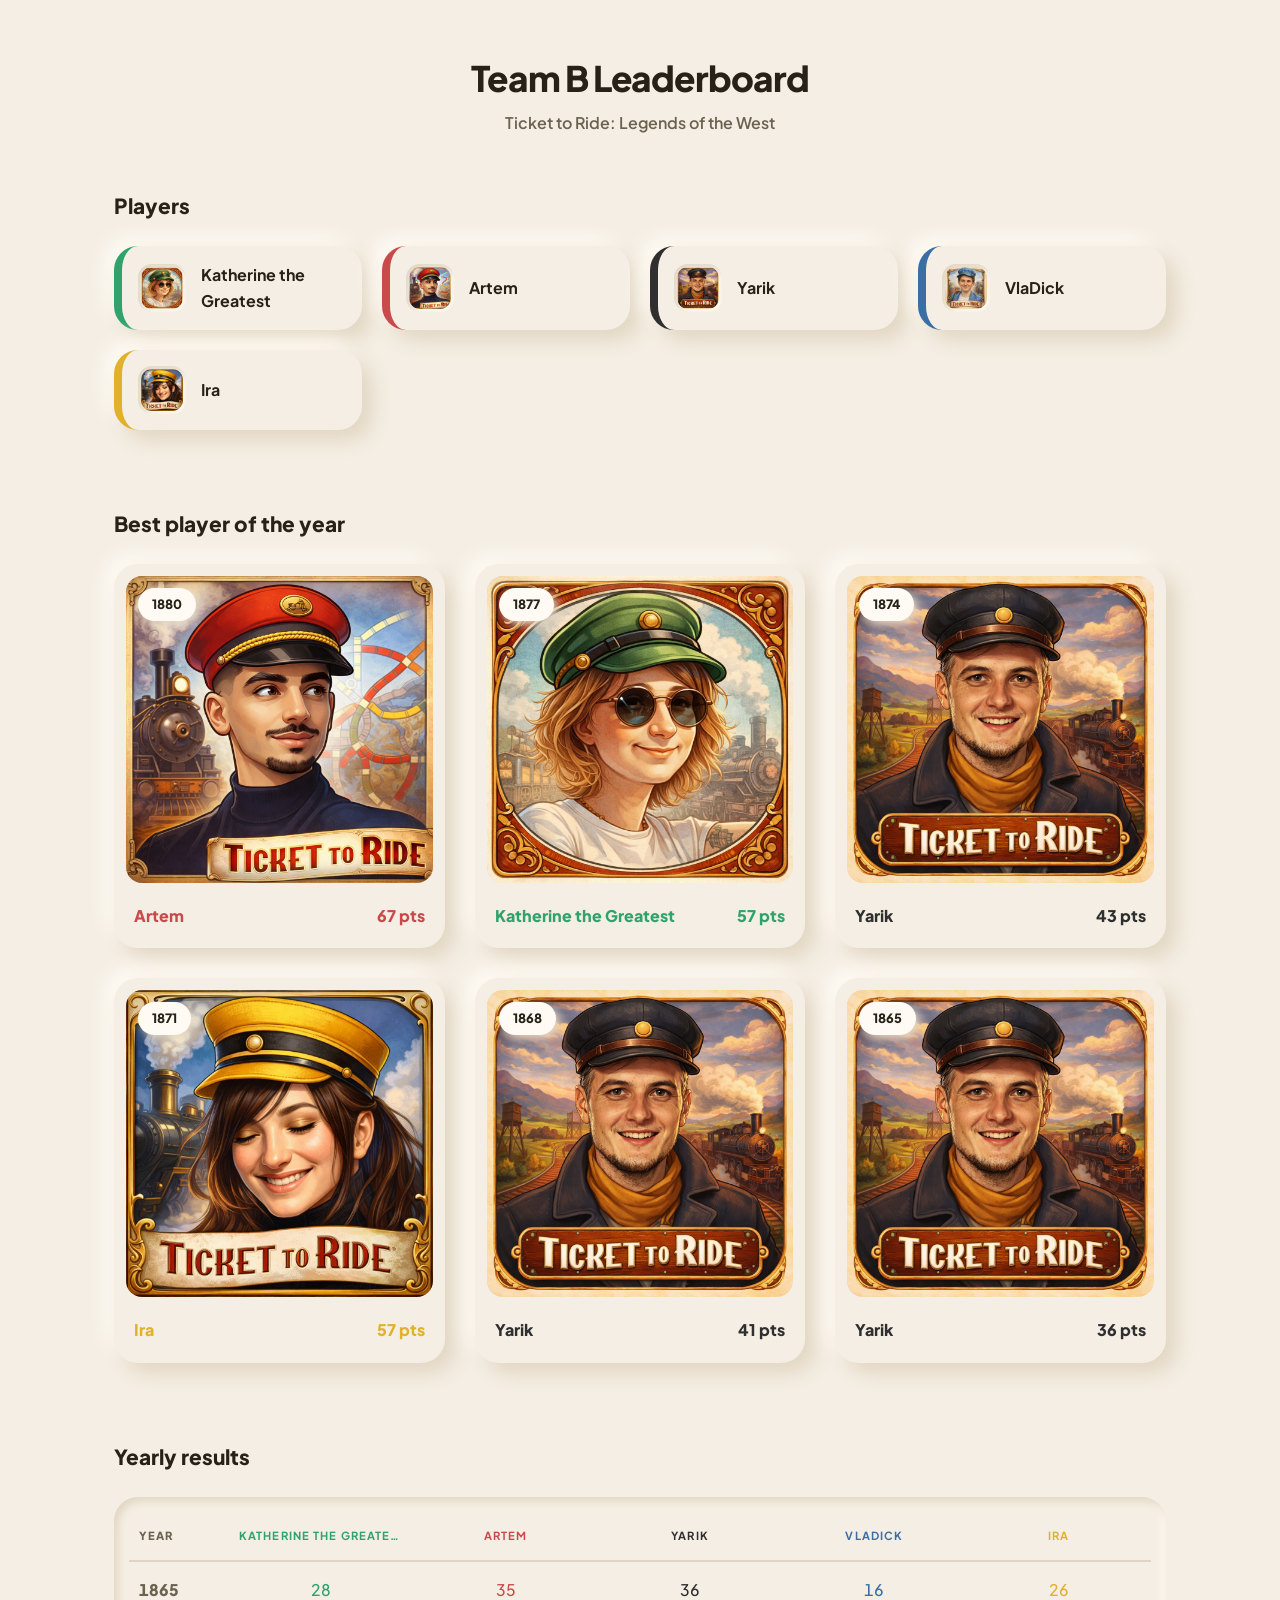
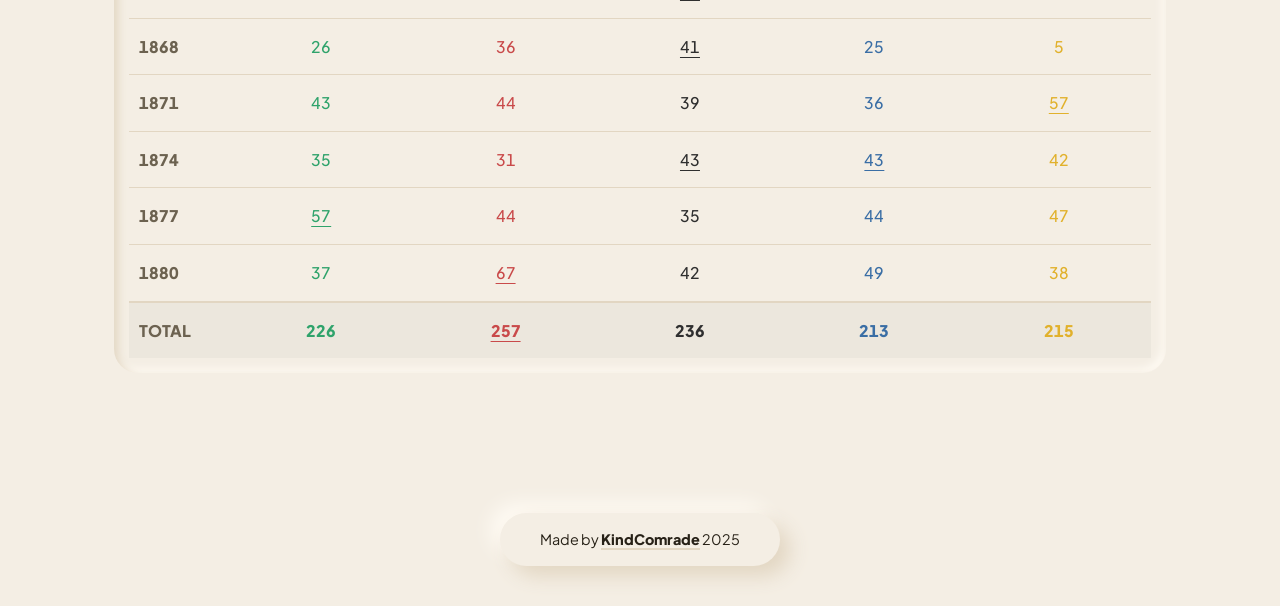
==== index.html @ 5235750d "Init" ====
<!doctype html>
<html lang="en">

<head>
    <meta charset="UTF-8" />
    <meta name="viewport" content="width=device-width, initial-scale=1" />
    <title>Team B Leaderboard</title>
    <link rel="icon" href="./resources/icons/favicon-32.png" type="image/png" sizes="32x32">
    <link rel="stylesheet" href="./styles.css" />
</head>

<body>
    <header class="app-header">
        <div class="header-content">
            <h1>Team B Leaderboard</h1>
            <p class="header-subtitle">Ticket to Ride: Legends of the West</p>
        </div>
    </header>

    <main class="container">
        <section>
            <h2 class="section-title">Players</h2>
            <div id="playersGrid" class="players-grid"></div>
        </section>

        <section>
            <h2 class="section-title">Best player of the year</h2>
            <div id="bestList" class="best-grid"></div>
        </section>

        <section>
            <h2 class="section-title">Yearly results</h2>
            <div class="table-container">
                <table id="leaderboardTable" class="flat-table"></table>
            </div>
        </section>
    </main>

    <footer class="footer">
        <div class="footer-inner">
            Made by <a href="https://github.com/GrigoryanArtem" target="_blank">KindComrade</a> 2025
        </div>
    </footer>

    <script src="./app.js"></script>
</body>

</html>
---- styles.css ----
@import url("https://fonts.googleapis.com/css2?family=Plus+Jakarta+Sans:wght@400;500;600;800&display=swap");

:root {
    --bg: oklch(0.95 0.015 80);
    --surface: oklch(0.95 0.015 80);
    --text: oklch(0.25 0.02 80);
    --muted: oklch(0.5 0.03 80);

    --white: oklch(0.99 0.01 80);
    --shadow-dark: oklch(0.88 0.03 80);

    --neo-out: 10px 10px 20px var(--shadow-dark), -10px -10px 20px var(--white);
    --neo-in: inset 4px 4px 8px var(--shadow-dark), inset -4px -4px 8px var(--white);

    --radius: 24px;
    --font: "Plus Jakarta Sans", sans-serif;
}

* {
    box-sizing: border-box;
}

body {
    margin: 0;
    font-family: var(--font);
    background: var(--bg);
    color: var(--text);
    line-height: 1.6;
}

.app-header {
    padding: 50px 24px 20px;
    text-align: center;
}

h1 {
    font-size: 2.2rem;
    font-weight: 800;
    margin: 0;
    letter-spacing: -0.03em;
}

.header-subtitle {
    color: var(--muted);
    font-weight: 600;
    margin-top: 4px;
}

.container {
    max-width: 1100px;
    margin: 0 auto;
    padding: 0 24px 100px;
    display: flex;
    flex-direction: column;
    gap: 60px;
}

.section-title {
    font-size: 1.3rem;
    margin-bottom: 24px;
    font-weight: 800;
}

.players-grid {
    display: grid;
    grid-template-columns: repeat(auto-fill, minmax(220px, 1fr));
    gap: 20px;
}

.player-card {
    background: var(--surface);
    box-shadow: var(--neo-out);
    border-radius: var(--radius);
    padding: 16px;
    display: flex;
    align-items: center;
    gap: 15px;
    /* Return of the color accent */
    border-left: 8px solid var(--accent, var(--text));
}

.avatar {
    width: 48px;
    height: 48px;
    border-radius: 14px;
    box-shadow: var(--neo-in);
    padding: 3px;
    flex-shrink: 0;
}

.avatar img {
    width: 100%;
    height: 100%;
    object-fit: cover;
    border-radius: 11px;
}

.player-name {
    font-weight: 700;
    font-size: 1rem;
    color: var(--text);
}

.best-grid {
    display: grid;
    grid-template-columns: repeat(auto-fill, minmax(280px, 1fr));
    gap: 30px;
}

.best-card {
    background: var(--surface);
    box-shadow: var(--neo-out);
    border-radius: var(--radius);
    padding: 12px;
}

.best-photo {
    position: relative;
    border-radius: calc(var(--radius) - 8px);
    overflow: hidden;
    aspect-ratio: 1;
    box-shadow: var(--neo-in);
}

.best-photo img {
    width: 100%;
    height: 100%;
    object-fit: cover;
}

.best-year {
    position: absolute;
    top: 12px;
    left: 12px;
    background: var(--white);
    padding: 6px 14px;
    border-radius: 50px;
    font-size: 0.8rem;
    font-weight: 800;
    box-shadow: 4px 4px 10px var(--shadow-dark);
}

.best-info {
    padding: 20px 8px 8px;
    display: flex;
    justify-content: space-between;
    font-weight: 800;
}

.table-container {
    background: var(--surface);
    box-shadow: var(--neo-in);
    border-radius: var(--radius);
    padding: 15px;
    overflow-x: auto;
}

.flat-table {
    width: 100%;
    border-collapse: collapse;
    /* Force equal widths */
    table-layout: fixed;
    min-width: 800px;
}

.flat-table th,
.flat-table td {
    padding: 15px 10px;
    text-align: center;
    overflow: hidden;
    text-overflow: ellipsis;
    white-space: nowrap;
}

/* Specific width for the Year/Row Header */
.flat-table th:first-child,
.flat-table td:first-child {
    width: 100px;
    text-align: left;
    color: var(--muted);
    font-weight: 800;
}

.flat-table th {
    font-size: 0.7rem;
    text-transform: uppercase;
    letter-spacing: 0.1em;
    border-bottom: 2px solid var(--shadow-dark);
}

.flat-table td {
    border-bottom: 1px solid var(--shadow-dark);
    font-variant-numeric: tabular-nums;
    font-weight: 500;
}

.flat-table tr:last-child td {
    border-bottom: none;
}

.cell-good {
    font-weight: 800;
    text-decoration: underline;
    text-underline-offset: 4px;
}

.total-row {
    background: oklch(0 0 0 / 0.03);
}

.total-row td {
    font-weight: 900 !important;
    border-top: 2px solid var(--shadow-dark);
}

.footer {
    padding: 40px 24px;
    text-align: center;
}

.footer-inner {
    display: inline-block;
    background: var(--surface);
    box-shadow: var(--neo-out);
    padding: 15px 40px;
    border-radius: 50px;
    font-size: 0.9rem;
}

.footer a {
    color: var(--text);
    font-weight: 800;
    text-decoration: none;
    border-bottom: 2px solid var(--shadow-dark);
}
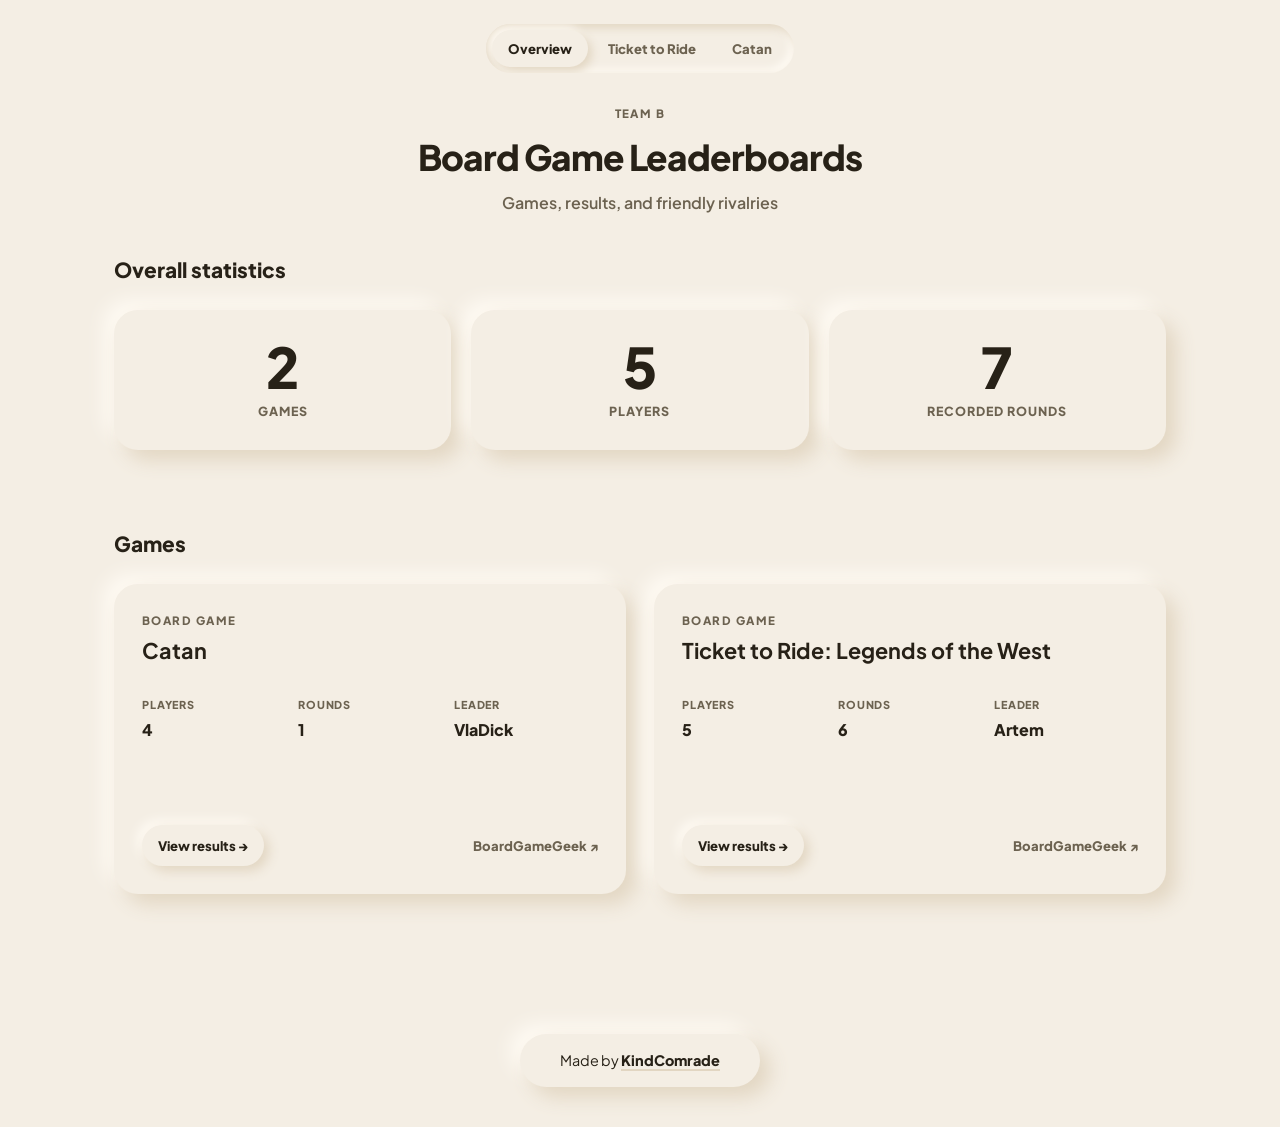
==== commit ee97d788: "Add page for each game" ====
--- a/index.html
+++ b/index.html
@@ -1,48 +1,37 @@
 <!doctype html>
 <html lang="en">
-
 <head>
     <meta charset="UTF-8" />
     <meta name="viewport" content="width=device-width, initial-scale=1" />
-    <title>Team B Leaderboard</title>
+    <title>Team B Board Games</title>
     <link rel="icon" href="./resources/icons/favicon-32.png" type="image/png" sizes="32x32">
     <link rel="stylesheet" href="./styles.css" />
 </head>
-
 <body>
     <header class="app-header">
+        <nav class="site-nav" aria-label="Main navigation">
+            <a class="active" href="./index.html">Overview</a>
+            <a href="./ticket-to-ride.html">Ticket to Ride</a>
+            <a href="./catan.html">Catan</a>
+        </nav>
         <div class="header-content">
-            <h1>Team B Leaderboard</h1>
-            <p class="header-subtitle">Ticket to Ride: Legends of the West</p>
+            <p class="eyebrow">Team B</p>
+            <h1>Board Game Leaderboards</h1>
+            <p class="header-subtitle">Games, results, and friendly rivalries</p>
         </div>
     </header>
-
     <main class="container">
         <section>
-            <h2 class="section-title">Players</h2>
-            <div id="playersGrid" class="players-grid"></div>
+            <h2 class="section-title">Overall statistics</h2>
+            <div id="overviewStats" class="stats-grid"></div>
         </section>
-
         <section>
-            <h2 class="section-title">Best player of the year</h2>
-            <div id="bestList" class="best-grid"></div>
-        </section>
-
-        <section>
-            <h2 class="section-title">Yearly results</h2>
-            <div class="table-container">
-                <table id="leaderboardTable" class="flat-table"></table>
-            </div>
+            <h2 class="section-title">Games</h2>
+            <div id="gamesGrid" class="games-grid"></div>
         </section>
     </main>
-
-    <footer class="footer">
-        <div class="footer-inner">
-            Made by <a href="https://github.com/GrigoryanArtem" target="_blank">KindComrade</a> 2025
-        </div>
-    </footer>
-
+    <footer class="footer"><div class="footer-inner">Made by <a href="https://github.com/GrigoryanArtem" target="_blank" rel="noreferrer">KindComrade</a></div></footer>
+    <script src="./common.js"></script>
     <script src="./app.js"></script>
 </body>
-
-</html>+</html>
--- a/styles.css
+++ b/styles.css
@@ -232,4 +232,286 @@
     font-weight: 800;
     text-decoration: none;
     border-bottom: 2px solid var(--shadow-dark);
-}+}
+
+/* Shared page navigation */
+.app-header {
+    padding-top: 24px;
+}
+
+.header-content {
+    padding-top: 32px;
+}
+
+.site-nav {
+    width: fit-content;
+    max-width: 100%;
+    margin: 0 auto;
+    padding: 6px;
+    display: flex;
+    gap: 4px;
+    overflow-x: auto;
+    background: var(--surface);
+    border-radius: 50px;
+    box-shadow: var(--neo-in);
+}
+
+.site-nav a {
+    padding: 8px 16px;
+    color: var(--muted);
+    border-radius: 50px;
+    font-size: 0.82rem;
+    font-weight: 800;
+    text-decoration: none;
+    white-space: nowrap;
+}
+
+.site-nav a.active {
+    color: var(--text);
+    background: var(--surface);
+    box-shadow: 4px 4px 10px var(--shadow-dark), -4px -4px 10px var(--white);
+}
+
+.eyebrow,
+.card-kicker {
+    margin: 0 0 6px;
+    color: var(--muted);
+    font-size: 0.72rem;
+    font-weight: 800;
+    letter-spacing: 0.13em;
+    text-transform: uppercase;
+}
+
+.header-subtitle {
+    margin-bottom: 0;
+}
+
+.header-link {
+    display: inline-block;
+    margin-top: 12px;
+    color: var(--text);
+    font-size: 0.8rem;
+    font-weight: 800;
+    text-decoration: none;
+    border-bottom: 1px solid var(--muted);
+}
+
+/* Overview */
+.stats-grid {
+    display: grid;
+    grid-template-columns: repeat(3, 1fr);
+    gap: 20px;
+}
+
+.stat-card {
+    padding: 28px;
+    display: flex;
+    flex-direction: column;
+    align-items: center;
+    background: var(--surface);
+    border-radius: var(--radius);
+    box-shadow: var(--neo-out);
+}
+
+.stat-value {
+    font-size: clamp(2rem, 6vw, 3.5rem);
+    font-weight: 800;
+    line-height: 1;
+}
+
+.stat-label {
+    margin-top: 8px;
+    color: var(--muted);
+    font-size: 0.78rem;
+    font-weight: 800;
+    text-transform: uppercase;
+    letter-spacing: 0.08em;
+}
+
+.games-grid {
+    display: grid;
+    grid-template-columns: repeat(2, minmax(0, 1fr));
+    gap: 28px;
+}
+
+.game-card {
+    min-height: 310px;
+    padding: 28px;
+    display: flex;
+    flex-direction: column;
+    background: var(--surface);
+    border-radius: var(--radius);
+    box-shadow: var(--neo-out);
+}
+
+.game-card h3,
+.player-stat-card h3 {
+    margin: 0;
+    font-size: 1.35rem;
+    line-height: 1.25;
+}
+
+.game-card-stats {
+    margin: 32px 0;
+    display: grid;
+    grid-template-columns: repeat(3, 1fr);
+    gap: 12px;
+}
+
+.game-card-stats div {
+    min-width: 0;
+}
+
+.game-card-stats dt,
+.compact-stats dt {
+    color: var(--muted);
+    font-size: 0.68rem;
+    font-weight: 800;
+    text-transform: uppercase;
+    letter-spacing: 0.08em;
+}
+
+.game-card-stats dd,
+.compact-stats dd {
+    margin: 4px 0 0;
+    font-size: 1rem;
+    font-weight: 800;
+    overflow: hidden;
+    text-overflow: ellipsis;
+}
+
+.game-card-actions {
+    margin-top: auto;
+    display: flex;
+    align-items: center;
+    justify-content: space-between;
+    gap: 16px;
+}
+
+.primary-link,
+.secondary-link {
+    font-size: 0.82rem;
+    font-weight: 800;
+    text-decoration: none;
+}
+
+.primary-link {
+    padding: 10px 16px;
+    color: var(--text);
+    background: var(--surface);
+    border-radius: 50px;
+    box-shadow: 5px 5px 12px var(--shadow-dark), -5px -5px 12px var(--white);
+}
+
+.secondary-link {
+    color: var(--muted);
+}
+
+/* Catan */
+.player-stats-grid {
+    display: grid;
+    grid-template-columns: repeat(auto-fill, minmax(230px, 1fr));
+    gap: 22px;
+}
+
+.player-stat-card {
+    padding: 20px;
+    background: var(--surface);
+    border-radius: var(--radius);
+    box-shadow: var(--neo-out);
+}
+
+.player-stat-head {
+    display: flex;
+    align-items: center;
+    gap: 14px;
+}
+
+.player-rank {
+    color: var(--muted);
+    font-size: 0.72rem;
+    font-weight: 800;
+}
+
+.compact-stats {
+    margin: 22px 0 0;
+    padding-top: 16px;
+    display: grid;
+    grid-template-columns: repeat(4, 1fr);
+    gap: 8px;
+    border-top: 1px solid var(--shadow-dark);
+}
+
+.catan-table th:first-child,
+.catan-table td:first-child {
+    width: 190px;
+}
+
+.game-name,
+.table-secondary {
+    display: block;
+}
+
+.table-secondary {
+    color: var(--muted);
+    font-size: 0.68rem;
+    font-weight: 500;
+}
+
+.score-with-color {
+    display: inline-flex;
+    align-items: center;
+    justify-content: center;
+    gap: 7px;
+}
+
+.score-with-color i {
+    width: 9px;
+    height: 9px;
+    flex: 0 0 auto;
+    background: var(--player-color);
+    border: 1px solid oklch(0 0 0 / 0.15);
+    border-radius: 50%;
+}
+
+.table-note {
+    margin: 14px 0 0;
+    color: var(--muted);
+    font-size: 0.75rem;
+    text-align: right;
+}
+
+.sample-score {
+    margin-right: 4px;
+}
+
+.load-error {
+    padding: 24px;
+    background: var(--surface);
+    border-radius: var(--radius);
+    box-shadow: var(--neo-in);
+    color: #a33;
+    font-weight: 800;
+    text-align: center;
+}
+
+@media (max-width: 700px) {
+    .container {
+        padding-inline: 18px;
+        gap: 44px;
+    }
+
+    .stats-grid,
+    .games-grid {
+        grid-template-columns: 1fr;
+    }
+
+    .game-card {
+        min-height: auto;
+    }
+
+    .game-card-actions {
+        align-items: flex-start;
+        flex-direction: column;
+    }
+}
